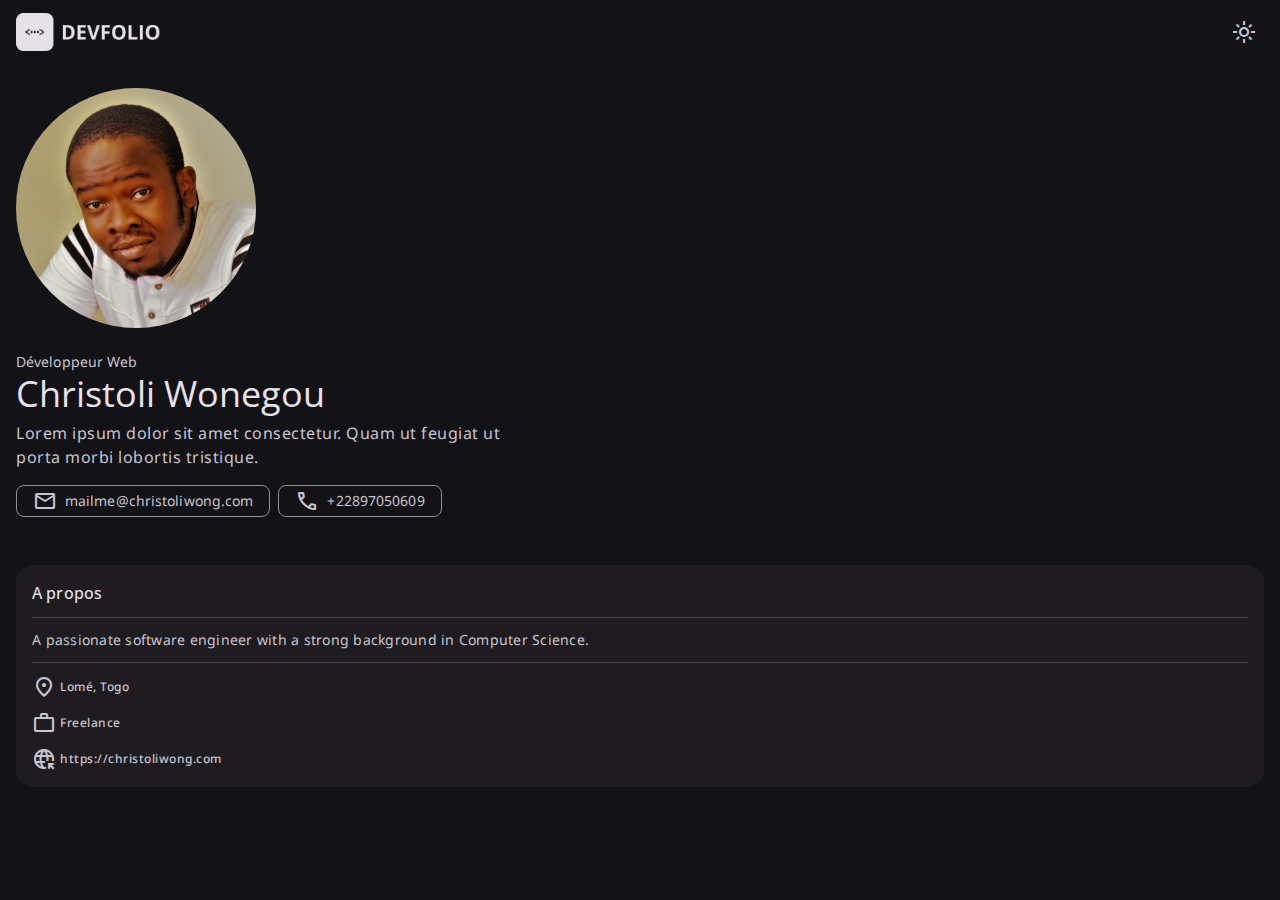
==== js/index.html @ aedf0964 "First html css code" ====
<!DOCTYPE html>
<html lang="fr" data-theme="dark">
<head>
    <meta charset="UTF-8">
    <meta name="viewport" content="width=device-width, initial-scale=1.0">

    <!-- meta tags -->
    <title>Christoli Wonegou - Développeur Web(WordPress - PHP)</title>
    <meta name="title" content="Christoli Wonegou - Développeur Web(WordPress - PHP)"></meta>
    <meta name="description" content="Je me nomme Christoli Wonegou. Je suis développeur Web et spécialiste WordPress.">

    <!-- favicon -->
    <link rel="shortcut icon" href="/assets/images/favicon.svg" type="image/svg+xml">

    <!-- google font link -->
    <link rel="preconnect" href="https://fonts.googleapis.com">
    <link rel="preconnect" href="https://fonts.gstatic.com" crossorigin>
    <link href="https://fonts.googleapis.com/css2?family=Noto+Sans:wght@400;500&family=Open+Sans:wght@400;500&display=swap" rel="stylesheet">

    <!-- material icon link -->
    <link rel="stylesheet" href="https://fonts.googleapis.com/css2?family=Material+Symbols+Outlined:opsz,wght,FILL,GRAD@24,400,0,0" />

    <!-- custom css link -->
    <link rel="stylesheet" href="/css/style.css">
</head>
<body>

    <!-- #TOP BAR -->

    <header class="topbar">

        <a href="#" class="logo">
            <img src="/assets/images/Logo_dark.png" alt="Christoli" width="145" height="32" class="dark">
            <img src="/assets/images/Logo_light.png" alt="Christoli" width="145" height="32" class="light">
        </a>

        <button class="icon-btn theme-btn" data-theme-btn>
            <span class="material-symbols-outlined dark" aria-hidden="true"> dark_mode </span>
            <span class="material-symbols-outlined light" aria-hidden="true"> light_mode </span>

            <div class="state-layer"></div>
        </button>

    </header>




    <main>
        <article>

            <!-- HERO -->

            <section class="section hero">
                <div class="container">

                    <figure class="hero-banner img-holder" style="--width: 240; --height: 240;">
                            <img src="/assets/images/christoli.jpg" width="240" height="240" alt="Christoli Wonegou" class="img-cover">
                    </figure>

                    <div class="hero-content">
                        <span class="label-large section-subtitle">Développeur Web</span>
                        <h1 class="display-small">Christoli Wonegou</h1>
                        <p class="body-large section-text">
                            Lorem ipsum dolor sit amet consectetur. Quam ut feugiat ut porta morbi lobortis tristique.
                        </p>

                        <div class="btn-wrapper">

                            <a href="mailto:mailme@christoliwong.com" class="chip">
                                <span class="material-symbols-outlined" aria-hidden="true"> mail </span>
                                <span class="label-large">mailme@christoliwong.com</span>
                                <div class="state-layer"></div>
                            </a>
                            
                            <a href="tel:+22897050609" class="chip">
                                <span class="material-symbols-outlined" aria-hidden="true"> call </span>
                                <span class="label-large">+22897050609</span>
                                <div class="state-layer"></div>
                            </a>


                        </div>

                    </div>

                </div>
            </section>

            <!-- MAIN CONTENT -->

            <div class="article">
                <div class="about-card">
                    <h2 class="card-title title-medium">A propos</h2>
                    <p class="body-medium card-text">
                        A passionate software engineer with a strong background in Computer Science.
                    </p>
                    <ul class="about-list">
                        <li class="list-item">
                            <span class="material-symbols-outlined" aria-hidden="true"> location_on </span>
                            <span class="label-medium">Lomé, Togo</span>
                        </li>
                        <li class="list-item">
                            <span class="material-symbols-outlined" aria-hidden="true"> work </span>
                            <span class="label-medium">Freelance</span>
                        </li>
                        <li class="list-item">
                            <span class="material-symbols-outlined" aria-hidden="true"> captive_portal </span>
                            <a href="https://christoliwong.com" class="label-medium">https://christoliwong.com</a>
                        </li>
                    </ul>
                </div>
            </div>

        </article>
    </main>
    


    
    <!-- cusatom js link -->
    <script src="/js/script.js"></script>

</body>
</html>
---- css/style.css ----
/*-----------------------------------*\
  #style.css
\*-----------------------------------*/

/**
 * copyright 2023 codewithsadee
 */





/*-----------------------------------*\
  #CUSTOM PROPERTY
\*-----------------------------------*/

:root{

    /* 
     * COLORS
     */

     /* light theme */
    --background-light: hsl(293, 100%, 98%);
    --on-background-light: hsl(264, 8%, 12%);
    --surface-light: hsl(293, 100%, 98%);
    --on-surface-light: hsl(264, 8%, 12%);
    --on-surface-variant-light: hsl(264, 7%, 29%);
    --surface-container-low-light: hsl(278, 44%, 96%);
    --surface-container-light: hsl(276, 38%, 95%);
    --surface-bright-light: hsl(293, 100%, 98%);
    --primary-light: hsl(256, 34%, 48%);
    --on-primary-light: hsl(0, 0%, 100%);
    --outline-light: hsl(270, 4%, 47%);
    --outline-variant-light: hsl(270, 11%, 79%);

    /* dark theme */
    --background-dark: hsl(260, 14%, 8%);
    --on-background-dark: hsl(280, 17%, 90%);
    --surface-dark: hsl(260, 14%, 8%);
    --on-surface-dark: hsl(280, 17%, 90%);
    --on-surface-variant-dark: hsl(270, 11%, 79%);
    --surface-container-low-dark: hsl(264, 8%, 12%);
    --surface-container-dark: hsl(257, 10%, 14%);
    --surface-bright-dark: hsl(270, 5%, 23%);
    --primary-dark: hsl(258, 100%, 87%);
    --on-primary-dark: hsl(259, 58%, 28%);
    --outline-dark: hsl(264, 5%, 58%);
    --outline-variant-dark: hsl(264, 7%, 29%);

    /* TYPOGRAPHY */

    /* font-family */
    --font-primary: 'Open Sans', sans-serif;
    --font-secondary: 'Noto Sans', sans-serif;

    /* font-size */
    --base-font-size: 62.5%;
    --display-large: 5.7rem;
    --display-medium: 4.5rem;
    --display-small: 3.6rem;
    --headline-large: 3.2rem;
    --headline-medium: 2.8rem;
    --headline-small: 2.4rem;
    --title-large: 2rem;
    --title-medium: 1.6rem;
    --title-small: 1.4rem;
    --label-large: 1.4rem;
    --label-medium: 1.2rem;
    --label-small: 1.1rem;
    --body-large: 1.6rem;
    --body-medium: 1.4rem;
    --body-small: 1.2rem;

    /* font weight */
    --weight-regular: 400;
    --weight-medium: 500;

    /* BORDER RADIUS */
    --shape-corner-extra-small: 4px;
    --shape-corner-small: 8px;
    --shape-corner-medium: 12px;
    --shape-corner-large: 16px;
    --shape-corner-full: 500px;
    --shape-corner-circle: 50%;

    /**
     * BOX SHADOW
     */
    --elevation-1: 0px 1px 3px 1px #00000026, 0px 1px 2px 0px #0000004d;

    /**
     * OTHER
     */
     --section-padding: 24px;
     --top-bar-height: 64px;
}

[data-theme="light"] {

    color-scheme: light;

    --background: var(--background-light); 
    --on-background: var(--on-background-light);
    --surface: var(--surface-light); 
    --on-surface: var(--on-surface-light);
    --on-surface-variant: var(--on-surface-variant-light); 
    --surface-container-low: var(--surface-container-low-light);
    --surface-container: var(--surface-container-light); 
    --surface-bright: var(--surface-bright-light); 
    --primary: var(--primary-light); 
    --on-primary: var(--on-primary-light); 
    --outline: var(--outline-light);  
    --outline-variant: var(--outline-variant-light);
}

[data-theme="dark"] {

    color-scheme: dark;

    --background: var(--background-dark); 
    --on-background: var(--on-background-dark);
    --surface: var(--surface-dark); 
    --on-surface: var(--on-surface-dark);
    --on-surface-variant: var(--on-surface-variant-dark); 
    --surface-container-low: var(--surface-container-low-dark);
    --surface-container: var(--surface-container-dark); 
    --surface-bright: var(--surface-bright-dark); 
    --primary: var(--primary-dark); 
    --on-primary: var(--on-primary-dark); 
    --outline: var(--outline-dark);  
    --outline-variant: var(--outline-variant-dark); 
}


@media (prefers-reduced-motion: no-preference) {

    :root {

        /**
         * TRANSITION
         */

         /* duration */
         --motion-duration-short-1: 100ms;
         
         /* easing */
         --motion-easing-linear: cubic-bezier(0, 0, 1, 1);
    }
}



/*-----------------------------------*\
  #RESET
\*-----------------------------------*/

*,
*::before,
*::after {
    margin: 0;
    padding: 0;
    box-sizing: border-box;
}

li { list-style: none; }

a,
img,
span,
input,
button,
textarea { display: block; }

a {
    color: inherit;
    text-decoration: none;
}

img { height: auto; }

input,
button,
textarea {
    background: none;
    border: none;
    font: inherit;
}

input,
textarea { width: 100% }

button {cursor: pointer; }

textarea { resize: none; }

html {
    font-family: var(--font-secondary);
    font-size: var(--base-font-size);
    scroll-behavior: smooth;
}

body {
    background-color: var(--background);
    color: var(--on-background);
    font-size: var(--body-large);
}


/*-----------------------------------*\
  #TYPOGRAPHY
\*-----------------------------------*/

.display-large {
    font-family: var(--font-primary);
    font-size: var(--display-large);
    font-weight: var(--weight-regular);
    line-height: 64px;
    letter-spacing: -0.25px;
}

.display-medium {
    font-family: var(--font-primary);
    font-size: var(--display-medium);
    font-weight: var(--weight-regular);
    line-height: 52px;
}

.display-small {
    font-family: var(--font-primary);
    font-size: var(--display-small);
    font-weight: var(--weight-regular);
    line-height: 44px;
}

.headline-large {
    font-family: var(--font-primary);
    font-size: var(--headline-large);
    font-weight: var(--weight-regular);
    line-height: 40px;
}

.headline-medium {
    font-family: var(--font-primary);
    font-size: var(--headline-medium);
    font-weight: var(--weight-regular);
    line-height: 36px;
}

.headline-small {
    font-family: var(--font-primary);
    font-size: var(--headline-small);
    font-weight: var(--weight-regular);
    line-height: 32px;
}

.title-large {
    font-family: var(--font-primary);
    font-size: var(--title-large);
    font-weight: var(--weight-regular);
    line-height: 28px;
}

.title-medium {
    font-family: var(--font-primary);
    font-size: var(--title-medium);
    font-weight: var(--weight-medium);
    line-height: 24px;
    letter-spacing: 0.15px;
}

.title-small {
    font-family: var(--font-primary);
    font-size: var(--title-small);
    font-weight: var(--weight-medium);
    line-height: 20px;
    letter-spacing: 0.1px;
}

.body-large {
    font-size: var(--body-large);
    font-weight: var(--weight-regular);
    line-height: 24px;
    letter-spacing: 0.5px;
}

.body-medium {
    font-size: var(--body-medium);
    font-weight: var(--weight-regular);
    line-height: 20px;
    letter-spacing: 0.25px;
}

.body-small {
    font-size: var(--body-small);
    font-weight: var(--weight-regular);
    line-height: 16px;
    letter-spacing: 0.4px;
}

.label-large {
    font-size: var(--label-large);
    font-weight: var(--weight-regular);
    line-height: 20px;
    letter-spacing: 0.1px;
}

.label-medium {
    font-size: var(--label-medium);
    font-weight: var(--weight-medium);
    line-height: 16px;
    letter-spacing: 0.5px;
}

.label-small {
    font-size: var(--label-small);
    font-weight: var(--weight-medium);
    line-height: 16px;
    letter-spacing: 0.5px;
}


/*-----------------------------------*\
  #REUSED STYLE
\*-----------------------------------*/

.material-symbols-outlined {
    width: 1em;
    height: 1em;
    display: block;
    font-variation-settings:
    'FILL' 0,
    'wght' 400,
    'GRAD' 0,
    'opsz' 24;
}

:has(> .state-layer) {
    position: relative;
    overflow: hidden;
    z-index: 1;
}

.state-layer {
    position: absolute;
    inset: 0;
    background-color: var(--state-layer-bg);
    transition: var(--motion-duration-short-1) var(--motion-easing-linear);
    opacity: 0;
}

:has(> .state-layer):hover .state-layer { opacity: 0.08; }

:has(> .state-layer):is(:focus, :focus-visible, :active) .state-layer{
    opacity: 0.12;
}

.section { padding-block: var(--section-padding); }

.container { padding-inline: 16px; }

.img-holder {
    aspect-ratio: var(--width) / var(--height);
}

.img-cover{
    width: 100%;
    height: 100%;
    object-fit: cover;
}



/*-----------------------------------*\
  #COMPONENT
\*-----------------------------------*/

/**
 * BUTTON
 */

.icon-btn {
    width: 40px;
    height: 40px;
    display: grid;
    place-items: center;
}

/**
 * TAB
 */


/**
 * CHIP
 */

 .chip {
    height: 32px;
    max-width: max-content;
    display: flex;
    justify-content: center;
    align-items: center;
    gap: 8px;
    padding-inline: 16px;
    border: 1px solid var(--outline);
    border-radius: var(--shape-corner-small);
    background-color: var(--surface);
    color: var(--on-surface-variant);
    --state-layer-bg: var(--on-surface-variant);
 }

 .chip .material-symbols-outlined { font-style: 1.8rem; }


/**
 * CARD
 */


/**
 * INPUT FIELD
 */





/*-----------------------------------*\
  #TOP BAR
\*-----------------------------------*/

.topbar {
    background-color: var(--background);
    position: fixed;
    top: 0;
    left: 0;
    width: 100%;
    height: var(--top-bar-height);
    display: flex;
    justify-content: space-between;
    align-items: center;
    padding-inline: 16px;
    z-index: 4;
}

[data-theme="dark"] .logo .light,
[data-theme="light"] .logo .dark { display: none }

[data-theme="dark"] .logo .dark,
[data-theme="light"] .logo .light { display: block }

.theme-btn {
    color: var(--on-surface-variant);
    border-radius: var(--radius-full);
    --state-layer-bg : var(--on-surface-variant);
    overflow: hidden;
}

[data-theme="dark"] .theme-btn .dark,
[data-theme="light"] .theme-btn .light { display: none; }

/*-----------------------------------*\
  #HERO
\*-----------------------------------*/

.hero { padding-block-start: calc(var(--top-bar-height) + 24px); }

.hero .container {
    display: grid;
    align-items: center;
    gap: 24px;
}

.hero-banner {
    width: 240px;
    border-radius: var(--shape-corner-circle);
    overflow: hidden;
}

.hero-content { max-width: 500px; }

.hero .section-subtitle { color: var(--on-surface-variant); }

.hero .section-text {
    margin-block: 5px 16px;
    color: var(--on-surface-variant);
}

.hero .btn-wrapper {
    display: flex;
    flex-wrap: wrap;
    gap: 8px;
}



/*-----------------------------------*\
  #ABOUT CARD
\*-----------------------------------*/

.about-card {
    background-color: var(--surface-container-low);
    color: var(--on-surface-variant);
    margin-inline: 16px;
    padding: 16px;
    margin-block-start: 24px;
    border-radius: var(--shape-corner-large);
}

.about-card .card-title { color: var(--on-surface); }

.about-card .card-text {
    margin-block: 12px;
    padding-block: 12px;
    border-block: 1px solid var(--outline-variant);
}

.about-list {
    display: grid;
    gap: 12px;
}

.list-item {
    display: flex;
    align-items: center;
    gap: 4px;
}





/*-----------------------------------*\
  #PROJECT
\*-----------------------------------*/





/*-----------------------------------*\
  #RESUME
\*-----------------------------------*/





/*-----------------------------------*\
  #CONTACT
\*-----------------------------------*/





/*-----------------------------------*\
  #FOOTER
\*-----------------------------------*/





/*-----------------------------------*\
  #MEDIA QUERIES
\*-----------------------------------*/
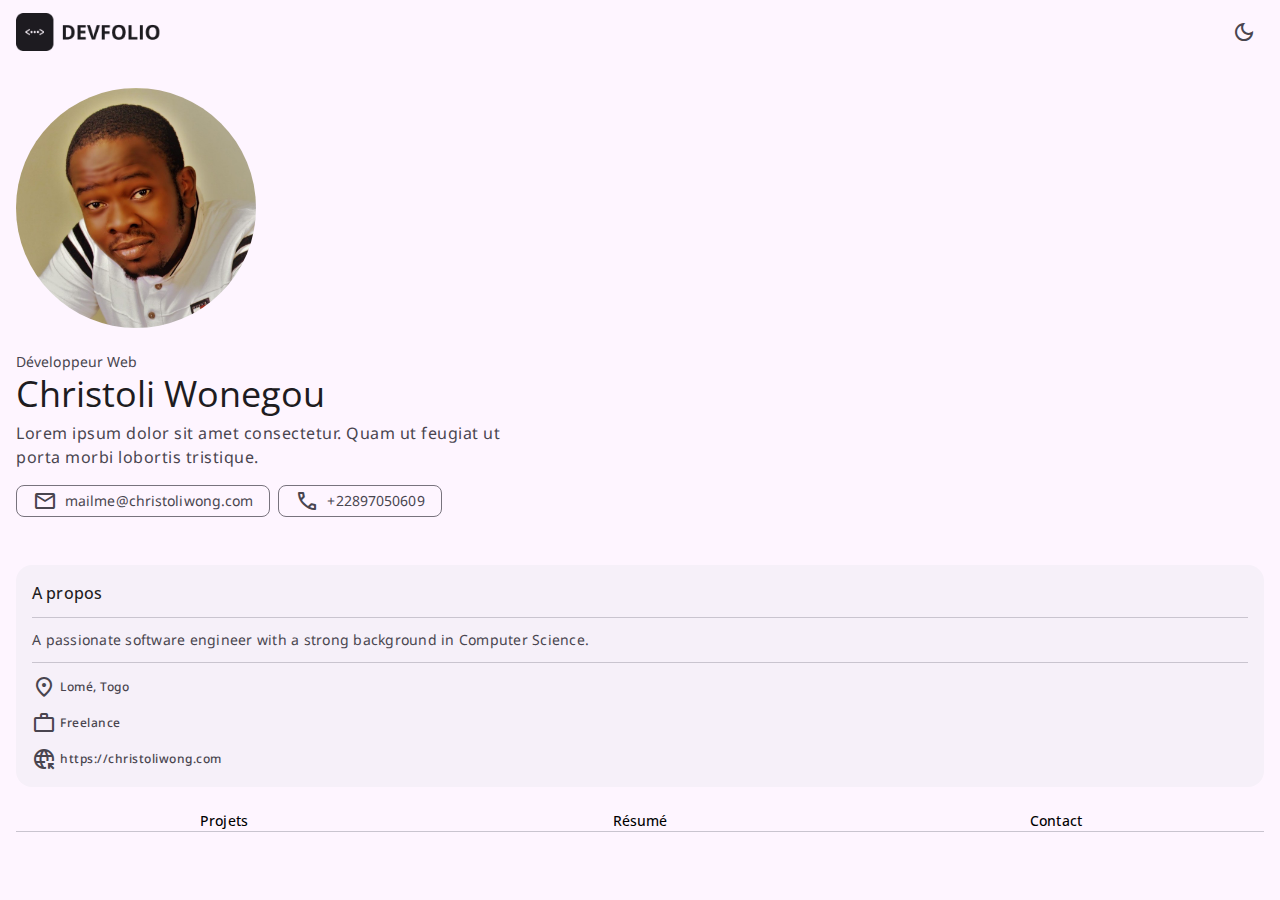
==== commit ac5a969a: "Theme switch completed" ====
--- a/js/index.html
+++ b/js/index.html
@@ -1,5 +1,5 @@
 <!DOCTYPE html>
-<html lang="fr" data-theme="dark">
+<html lang="fr" data-theme="light">
 <head>
     <meta charset="UTF-8">
     <meta name="viewport" content="width=device-width, initial-scale=1.0">
@@ -110,6 +110,29 @@
                         </li>
                     </ul>
                 </div>
+
+                <div>
+                    <!-- PRIMARY TABS -->
+
+                    <div class="primary-tabs">
+                        <button class="tab-btn active" data-tab-btn="project">
+                            <span class="tab-text title-small">Projets</span>
+
+                            <div class="state-layer"></div>
+                        </button>
+                        <button class="tab-btn" data-tab-btn="resume">
+                            <span class="tab-text title-small">Résumé</span>
+
+                            <div class="state-layer"></div>
+                        </button>
+                        <button class="tab-btn" data-tab-btn="contact">
+                            <span class="tab-text title-small">Contact</span>
+
+                            <div class="state-layer"></div>
+                        </button>
+                    </div>
+                </div>
+
             </div>
 
         </article>
--- a/css/style.css
+++ b/css/style.css
@@ -390,6 +390,16 @@
  * TAB
  */
 
+ .primary-tabs {
+    background-color: var(--background);
+    margin-block-start: 24px;
+    margin-inline: 16px;
+    display: grid;
+    grid-template-columns: repeat(3, 1fr);
+    justify-content: center;
+    border-block-end: 1px solid var(--outline-variant);
+ }
+
 
 /**
  * CHIP
